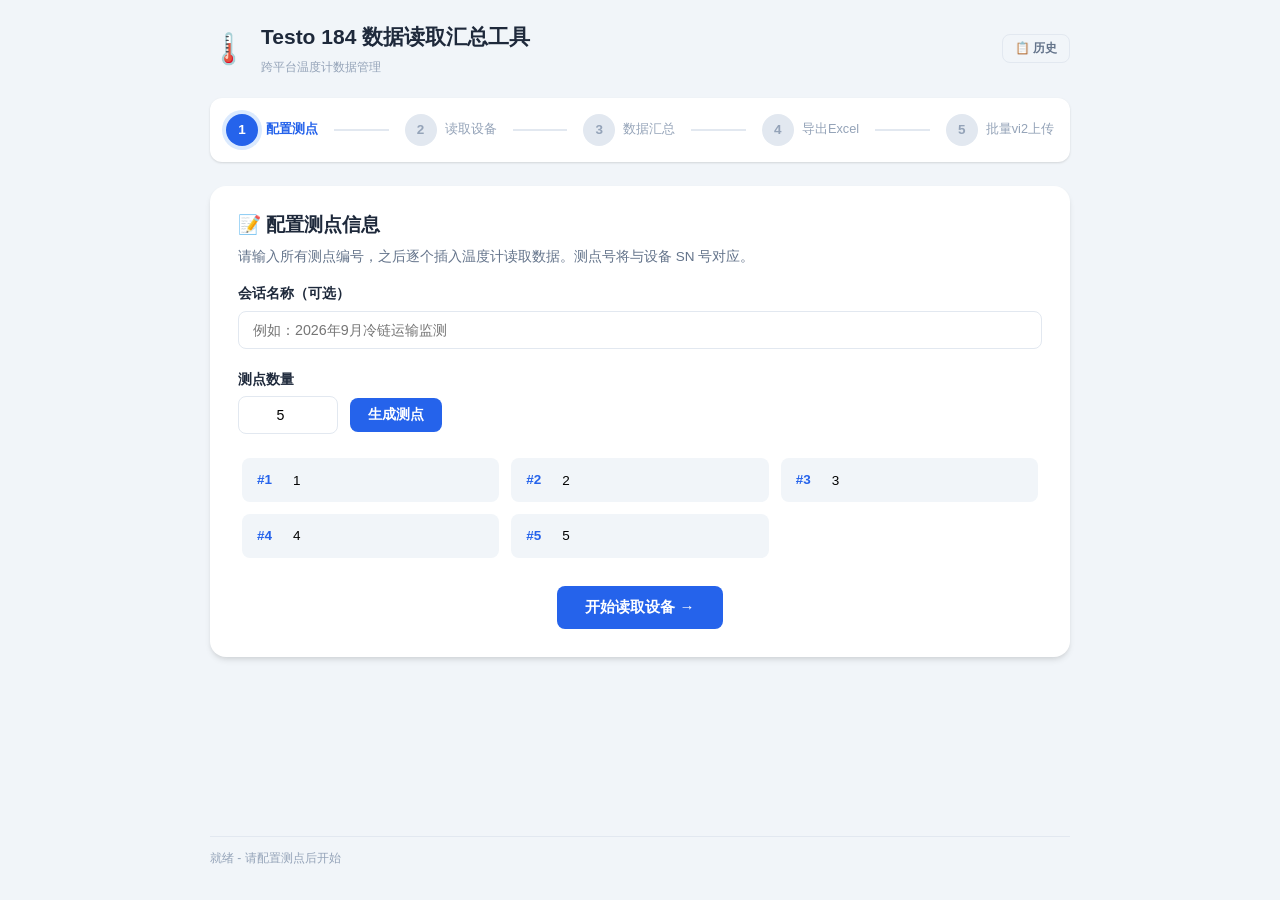
==== templates/index.html @ 63e7716b "v3.1.0: 新增批量上传vi2一键导出Excel; 仅维护Windows版" ====
<!DOCTYPE html>
<html lang="zh-CN">
<head>
    <meta charset="UTF-8">
    <meta name="viewport" content="width=device-width, initial-scale=1.0">
    <title>Testo 184 温度计数据读取汇总工具</title>
    <link rel="stylesheet" href="/static/css/style.css">
    <link rel="icon" href="data:image/svg+xml,<svg xmlns='http://www.w3.org/2000/svg' viewBox='0 0 100 100'><text y='.9em' font-size='90'>🌡️</text></svg>">
</head>
<body>
    <div class="app">
        <!-- 顶部标题栏 -->
        <header class="header">
            <div class="header-left">
                <span class="logo">🌡️</span>
                <div>
                    <h1>Testo 184 数据读取汇总工具</h1>
                    <span class="subtitle">跨平台温度计数据管理</span>
                </div>
            </div>
            <div class="header-right">
                <button class="btn btn-ghost btn-sm" id="btn-history" title="查看历史会话">📋 历史</button>
            </div>
        </header>

        <!-- 步骤进度条 -->
        <div class="steps-bar">
            <div class="step-item active" data-step="1">
                <div class="step-circle">1</div>
                <div class="step-label">配置测点</div>
            </div>
            <div class="step-line"></div>
            <div class="step-item" data-step="2">
                <div class="step-circle">2</div>
                <div class="step-label">读取设备</div>
            </div>
            <div class="step-line"></div>
            <div class="step-item" data-step="3">
                <div class="step-circle">3</div>
                <div class="step-label">数据汇总</div>
            </div>
            <div class="step-line"></div>
            <div class="step-item" data-step="4">
                <div class="step-circle">4</div>
                <div class="step-label">导出Excel</div>
            </div>
            <div class="step-line"></div>
            <div class="step-item" data-step="5">
                <div class="step-circle">5</div>
                <div class="step-label">批量vi2上传</div>
            </div>
        </div>

        <!-- 主内容区 -->
        <main class="main-content">

            <!-- Step 1: 配置测点 -->
            <section class="step-panel active" id="panel-step1">
                <div class="card">
                    <div class="card-header">
                        <h2>📝 配置测点信息</h2>
                        <p class="card-desc">请输入所有测点编号，之后逐个插入温度计读取数据。测点号将与设备 SN 号对应。</p>
                    </div>
                    <div class="card-body">
                        <div class="form-row">
                            <label>会话名称（可选）</label>
                            <input type="text" id="session-name" placeholder="例如：2026年9月冷链运输监测" class="input">
                        </div>
                        <div class="form-row">
                            <label>测点数量</label>
                            <div class="input-group">
                                <input type="number" id="point-count" min="1" max="100" value="5" class="input input-number">
                                <button class="btn btn-primary" id="btn-gen-points">生成测点</button>
                            </div>
                        </div>
                        <div class="points-grid" id="points-grid">
                            <!-- 动态生成测点输入 -->
                        </div>
                        <div class="card-actions">
                            <button class="btn btn-primary btn-lg" id="btn-start-reading">
                                开始读取设备 →
                            </button>
                        </div>
                    </div>
                </div>
            </section>

            <!-- Step 2: 读取设备 -->
            <section class="step-panel" id="panel-step2">
                <div class="card">
                    <div class="card-header">
                        <h2>🔌 读取设备</h2>
                        <p class="card-desc">按照提示依次插入温度计，每次读取一个设备。</p>
                    </div>
                    <div class="card-body">
                        <!-- 进度指示 -->
                        <div class="read-progress">
                            <div class="progress-bar">
                                <div class="progress-fill" id="read-progress-fill" style="width: 0%"></div>
                            </div>
                            <div class="progress-text" id="read-progress-text">0 / 0 已读取</div>
                        </div>

                        <!-- 当前操作区 -->
                        <div class="read-area" id="read-area">
                            <div class="current-point-info" id="current-point-info">
                                <div class="point-badge" id="current-point-badge">测点 #1</div>
                                <div class="point-status" id="current-point-status">请插入温度计，然后点击"扫描设备"</div>
                            </div>

                            <div class="read-actions">
                                <button class="btn btn-primary btn-lg" id="btn-scan">
                                    🔍 扫描设备
                                </button>
                                <button class="btn btn-success btn-lg" id="btn-confirm-read" style="display:none">
                                    ✅ 确认读取此设备
                                </button>
                            </div>

                            <!-- 设备检测结果显示 -->
                            <div class="device-result" id="device-result" style="display:none">
                                <div class="device-info-card">
                                    <div class="device-info-row">
                                        <span class="device-label">设备名称</span>
                                        <span class="device-value" id="dev-name">-</span>
                                    </div>
                                    <div class="device-info-row">
                                        <span class="device-label">SN 号</span>
                                        <input type="text" class="input" id="dev-sn" placeholder="自动识别，可手动修改" value="-">
                                    </div>
                                    <div class="device-info-row">
                                        <span class="device-label">数据量</span>
                                        <span class="device-value" id="dev-count">-</span>
                                    </div>
                                    <div class="device-info-row">
                                        <span class="device-label">文件处理明细</span>
                                        <span class="device-value" id="dev-files">-</span>
                                    </div>
                                </div>
                                <!-- 数据预览 -->
                                <div class="preview-section">
                                    <h4>📊 数据预览（前20条）</h4>
                                    <div class="preview-table-wrap">
                                        <table class="preview-table" id="preview-table">
                                            <thead><tr></tr></thead>
                                            <tbody></tbody>
                                        </table>
                                    </div>
                                </div>
                            </div>
                        </div>

                        <!-- 已读取设备列表 -->
                        <div class="read-devices-list" id="read-devices-list" style="display:none">
                            <h3>✅ 已读取的设备</h3>
                            <div id="devices-done-list"></div>
                        </div>

                        <!-- 数据文件导入（无设备时直接导入导出文件） -->
                        <div class="vi2-import" id="vi2-import-box" style="margin-top:28px;padding-top:20px;border-top:1px dashed #ddd">
                            <h3>📁 直接导入数据文件（.vi2 / .xml / .xdp / PDF 报告）</h3>
                            <p class="card-desc">设备插上读不到数据？把温度计 U 盘里的文件直接拖进来：<code style="background:#f4f6f8;padding:1px 6px;border-radius:4px">testo 184 measurement report</code>（图形报告，自动从曲线提取数据）、<code style="background:#f4f6f8;padding:1px 6px;border-radius:4px">testo 184 configuration_数据.xdp</code>（XML 数据包）、Testo 软件导出的 <code style="background:#f4f6f8;padding:1px 6px;border-radius:4px">.vi2</code> / <code style="background:#f4f6f8;padding:1px 6px;border-radius:4px">.xml</code> 都支持，自动读取全部温度数据并转为 Excel。</p>
                            <div class="vi2-hint" id="vi2-hint" style="display:none;background:#fff8e1;border:1px solid #f0c36d;color:#7a5c00;padding:10px 14px;border-radius:8px;margin-bottom:12px;font-size:13px;line-height:1.6">
                                ⚠️ 已检测到设备，但未读取到温度数据。把温度计 U 盘里的 <code>testo 184 measurement report</code>（图形报告）或 <code>configuration_数据.xdp</code> 拖到下方导入即可；<code>.vi2</code> / <code>.xml</code> 文件也可以。
                            </div>
                            <div class="read-actions" style="display:flex;align-items:center;gap:12px;flex-wrap:wrap">
                                <input type="file" id="vi2-file-input" accept=".vi2, .xdp, .xml, .pdf, .bin, .dat" multiple class="input" style="flex:1;min-width:200px">
                                <button class="btn btn-success btn-lg" id="btn-import-vi2">
                                    📥 导入并读取数据
                                </button>
                            </div>
                            <div class="vi2-msg" id="vi2-msg" style="margin-top:10px;font-size:13px;color:#666"></div>
                        </div>

                        <!-- Testo / ComSoft 软件联动：监控导出目录，自动导入 -->
                        <div class="comsoft-link" id="comsoft-box" style="margin-top:24px;padding-top:20px;border-top:1px dashed #ddd">
                            <h3>🔄 官方 ComSoft 联动（读取温度计内全部数据）</h3>
                            <p class="card-desc">
                                温度计内部存有<b>全部测量数据</b>，但插 USB 只生成精简 PDF 报告（曲线最多 324 点）；
                                全量数据需官方软件 ComSoft <b>Professional 专业版</b>读取（Basic 基础版不支持 184）。
                                流程：点「一键调用官方软件」→ 在 ComSoft 里<b>连接并读取温度计</b> →
                                把数据<b>保存/导出</b>到下方文件夹（.vi2 或 CSV 均可）→ 本工具<b>自动抓取、解析并汇总</b>，多台设备依次保存即可。
                            </p>
                            <div class="read-actions" style="display:flex;align-items:center;gap:12px;flex-wrap:wrap">
                                <input type="text" id="watch-dir" class="input" placeholder="ComSoft 保存数据文件的文件夹（已为你预填推荐目录）" style="flex:1;min-width:220px">
                                <button class="btn btn-primary" id="btn-watch">🔄 开始监控</button>
                                <button class="btn" id="btn-open-folder">📂 打开文件夹</button>
                                <button class="btn" id="btn-detect-comsoft">🔍 一键调用官方软件</button>
                            </div>
                            <div id="comsoft-list" style="margin-top:10px;font-size:13px"></div>
                            <div id="watch-status" style="margin-top:10px;font-size:13px;color:#666">未启动监控</div>
                            <div id="watch-diag" style="margin-top:8px;font-size:12px;color:#b26a00;line-height:1.7"></div>
                            <details style="margin-top:12px;font-size:13px;color:#666">
                                <summary style="cursor:pointer">操作指引（ComSoft Professional 读取 184 全量数据）</summary>
                                <div style="margin-top:8px;line-height:1.8;padding:10px;background:#f7f9fb;border-radius:8px">
                                    1. 点「📂 打开文件夹」——这是给 ComSoft 用的交接文件夹（路径已预填到输入框）；<br>
                                    2. 点「🔍 一键调用官方软件」启动 ComSoft Professional（也可手动打开）；<br>
                                    3. 插上温度计，在 ComSoft 里<b>读取记录仪数据</b>（184 会自动连接）；<br>
                                    4. 在 ComSoft 里把测量数据<b>保存为 .vi2 档案</b>（文件→另存为）或<b>导出 CSV</b>，保存位置选上面打开的文件夹；<br>
                                    5. 本工具检测到新文件后<b>自动导入</b>并显示条数，多台设备依次保存即可；<br>
                                    6. 全部导完后点「下一步：数据汇总」导出 Excel。
                                </div>
                            </details>
                        </div>
                    </div>
                </div>
            </section>

            <!-- ===== v3.0.0 多温度计批量插拔读取 ===== -->
            <section class="step-panel" id="panel-batch">
                <div class="card" style="border:2px solid #e2a93b">
                    <div class="card-header">
                        <h2>🧊 多温度计批量读取（逐台插拔）</h2>
                        <p class="card-desc">
                            每插一台温度计 → 检测 → 保存 → 拔下换下一台，全部读完一键导出汇总 Excel。
                            读数优先来自本地 <b>Comfort Software (cc4.exe)</b> 与设备自带 PDF 报告（含每分钟温度）。
                        </p>
                    </div>
                    <div class="card-body">
                        <div class="batch-actions" style="display:flex;align-items:center;gap:12px;flex-wrap:wrap">
                            <button class="btn" id="btn-batch-detect-cc4">🖥 检测 CC4 / Comfort Software</button>
                            <button class="btn" id="btn-batch-launch-cc4">▶ 启动 cc4.exe</button>
                            <button class="btn btn-success btn-lg" id="btn-batch-start">🚀 开始批量读取</button>
                        </div>
                        <div id="batch-cc4-info" class="muted" style="margin-top:10px;font-size:13px;color:#666"></div>

                        <div id="batch-wizard" style="margin-top:16px;display:none">
                            <div style="padding:12px 14px;background:#fff8e6;border:1px dashed #d9a34b;border-radius:8px;line-height:1.7" id="batch-step-hint">
                                ① 点击「🚀 开始批量读取」后，<b>插入第 1 台温度计</b>
                            </div>
                            <div style="margin-top:12px;display:flex;gap:12px;flex-wrap:wrap;align-items:center">
                                <button class="btn btn-primary" id="btn-batch-detect">🔍 检测当前设备</button>
                                <button class="btn btn-success" id="btn-batch-save" style="display:none">💾 保存这台设备</button>
                            </div>
                            <div id="batch-current" style="margin-top:12px"></div>
                            <div id="batch-done-actions" style="margin-top:14px;display:flex;gap:12px;flex-wrap:wrap">
                                <button class="btn" id="btn-batch-next" style="display:none">✔ 已保存，准备下一台</button>
                                <button class="btn btn-primary btn-lg" id="btn-batch-export" style="display:none">📤 全部完成，导出汇总 Excel</button>
                                <button class="btn" id="btn-batch-clear" style="display:none">↺ 重新开始</button>
                            </div>
                        </div>

                        <div id="batch-list" style="margin-top:14px"></div>
                    </div>
                </div>
            </section>
            <div style="height:8px"></div>

            <!-- ===== v3.1.0 批量上传 vi2 直接导出 ===== -->
            <section class="step-panel" id="panel-step5">
                <div class="card">
                    <div class="card-header">
                        <h2>📁 批量上传 .vi2 文件，一键导出 Excel</h2>
                        <p class="card-desc">从 Testo Comfort Software 里导出的 .vi2 全量文件，可一次选多个，上传后直接导出到 Excel。无需逐台插拔。</p>
                    </div>
                    <div class="card-body">
                        <div class="vi2-dropzone" id="vi2-dropzone" style="border:2px dashed #aab8c8;border-radius:12px;padding:36px 20px;text-align:center;background:#f7fafc;cursor:pointer;transition:.2s">
                            <div style="font-size:40px">📂</div>
                            <div style="font-size:16px;color:#445;margin-top:8px">点击选择 或 拖拽多个 .vi2 文件到此处</div>
                            <div style="font-size:13px;color:#889;margin-top:6px">支持一次选择多个文件，自动解析全量数据</div>
                            <input type="file" id="vi2-file-input" multiple accept=".vi2" style="display:none">
                        </div>
                        <div id="vi2-progress" style="margin-top:14px;display:none">
                            <div class="muted" id="vi2-progress-text">正在上传解析…</div>
                            <div style="background:#e5e9f0;border-radius:6px;height:10px;margin-top:8px;overflow:hidden">
                                <div id="vi2-progress-bar" style="width:0%;height:100%;background:#27ae60;border-radius:6px;transition:width .3s"></div>
                            </div>
                        </div>
                        <div id="vi2-result" style="margin-top:16px;display:none">
                            <div style="display:flex;align-items:center;justify-content:space-between;flex-wrap:wrap;gap:10px">
                                <h3 style="margin:0;font-size:16px">📋 已读取的设备（<span id="vi2-count">0</span> 台）</h3>
                                <div>
                                    <button class="btn btn-primary btn-lg" id="btn-vi2-export">📤 导出汇总 Excel</button>
                                    <button class="btn" id="btn-vi2-clear">↺ 清空重传</button>
                                </div>
                            </div>
                            <div id="vi2-list" style="margin-top:12px"></div>
                            <div class="muted" style="margin-top:10px;font-size:13px" id="vi2-export-note"></div>
                        </div>
                    </div>
                </div>
            </section>
            <div style="height:8px"></div>

            <!-- Step 3: 数据汇总 -->
            <section class="step-panel" id="panel-step3">
                <div class="card">
                    <div class="card-header">
                        <h2>📋 数据汇总</h2>
                        <p class="card-desc">所有设备数据已读取完成，请确认信息后导出。</p>
                    </div>
                    <div class="card-body">
                        <div class="summary-grid" id="summary-grid">
                            <!-- 动态生成 -->
                        </div>
                        <div class="summary-stats" id="summary-stats">
                            <!-- 统计信息 -->
                        </div>
                        <!-- 每测点数据明细 -->
                        <div class="summary-detail" id="summary-detail" style="display:none">
                            <div class="summary-detail-head">
                                <h3 id="summary-detail-title">数据明细</h3>
                                <button class="btn btn-ghost btn-sm" id="btn-close-detail">&times; 收起</button>
                            </div>
                            <div class="table-wrap">
                                <table class="preview-table" id="summary-detail-table">
                                    <thead><tr></tr></thead>
                                    <tbody></tbody>
                                </table>
                            </div>
                        </div>
                        <div class="card-actions" style="margin-top:24px">
                            <button class="btn btn-primary btn-lg" id="btn-to-export">
                                下一步：导出 Excel →
                            </button>
                        </div>
                    </div>
                </div>
            </section>

            <!-- Step 4: 导出 -->
            <section class="step-panel" id="panel-step4">
                <div class="card">
                    <div class="card-header">
                        <h2>📊 导出 Excel</h2>
                        <p class="card-desc">将汇总数据导出为 Excel 文件。</p>
                    </div>
                    <div class="card-body">
                        <div class="export-info" id="export-info">
                            <div class="export-stat-row">
                                <div class="export-stat">
                                    <div class="export-stat-value" id="export-total-points">0</div>
                                    <div class="export-stat-label">设备数量</div>
                                </div>
                                <div class="export-stat">
                                    <div class="export-stat-value" id="export-total-records">0</div>
                                    <div class="export-stat-label">数据总条数</div>
                                </div>
                                <div class="export-stat">
                                    <div class="export-stat-value" id="export-sheets">3</div>
                                    <div class="export-stat-label">工作表数</div>
                                </div>
                            </div>
                        </div>
                        <div class="export-hint" id="export-hint" style="text-align:center;color:#666;margin:12px 0 4px"></div>
                        <div class="card-actions">
                            <button class="btn btn-primary btn-lg" id="btn-export">
                                📥 导出 Excel 文件
                            </button>
                            <button class="btn btn-ghost btn-lg" id="btn-new-session">
                                🔄 新建会话
                            </button>
                        </div>
                        <div class="export-success" id="export-success" style="display:none">
                            <div class="success-icon">✅</div>
                            <p>文件已下载！</p>
                        </div>
                    </div>
                </div>
            </section>

        </main>

        <!-- 状态栏 -->
        <footer class="footer">
            <span class="status-text" id="status-text">就绪</span>
            <span class="session-info" id="session-info"></span>
        </footer>

        <!-- Toast 通知 -->
        <div class="toast-container" id="toast-container"></div>

        <!-- 历史会话弹窗 -->
        <div class="modal-overlay" id="modal-history" style="display:none">
            <div class="modal">
                <div class="modal-header">
                    <h3>📋 历史会话</h3>
                    <button class="modal-close" id="btn-close-history">&times;</button>
                </div>
                <div class="modal-body" id="history-list">
                    <!-- 动态生成 -->
                </div>
            </div>
        </div>
    </div>

    <script src="/static/js/app.js"></script>
</body>
</html>
---- static/css/style.css ----
/* ─── 基础变量 ───────────────────────────────────────────────────────────── */
:root {
    --primary: #2563eb;
    --primary-hover: #1d4ed8;
    --primary-light: #dbeafe;
    --primary-bg: #eff6ff;
    --success: #059669;
    --success-light: #d1fae5;
    --success-bg: #ecfdf5;
    --danger: #dc2626;
    --danger-light: #fee2e2;
    --warning: #d97706;
    --warning-light: #fef3c7;
    --bg: #f1f5f9;
    --card: #ffffff;
    --border: #e2e8f0;
    --text: #1e293b;
    --text-secondary: #64748b;
    --text-muted: #94a3b8;
    --radius: 12px;
    --radius-sm: 8px;
    --radius-lg: 16px;
    --shadow: 0 1px 3px rgba(0,0,0,0.08), 0 1px 2px rgba(0,0,0,0.06);
    --shadow-md: 0 4px 6px -1px rgba(0,0,0,0.1), 0 2px 4px -1px rgba(0,0,0,0.06);
    --shadow-lg: 0 10px 15px -3px rgba(0,0,0,0.1), 0 4px 6px -2px rgba(0,0,0,0.05);
}

/* ─── 重置 ──────────────────────────────────────────────────────────────── */
* { box-sizing: border-box; margin: 0; padding: 0; }
html { font-size: 15px; }
body {
    font-family: -apple-system, BlinkMacSystemFont, "Segoe UI", "PingFang SC",
                 "Microsoft YaHei", "Helvetica Neue", Arial, sans-serif;
    background: var(--bg);
    color: var(--text);
    line-height: 1.6;
    min-height: 100vh;
    display: flex;
    flex-direction: column;
}

/* ─── App 容器 ───────────────────────────────────────────────────────────── */
.app {
    max-width: 900px;
    margin: 0 auto;
    padding: 20px;
    width: 100%;
    flex: 1;
    display: flex;
    flex-direction: column;
}

/* ─── Header ─────────────────────────────────────────────────────────────── */
.header {
    display: flex;
    align-items: center;
    justify-content: space-between;
    margin-bottom: 20px;
}
.header-left { display: flex; align-items: center; gap: 14px; }
.logo { font-size: 2rem; }
.header h1 { font-size: 1.4rem; font-weight: 700; }
.subtitle { font-size: 0.8rem; color: var(--text-muted); }

/* ─── Steps Bar ──────────────────────────────────────────────────────────── */
.steps-bar {
    display: flex;
    align-items: center;
    justify-content: center;
    gap: 0;
    margin-bottom: 24px;
    padding: 16px 0;
    background: var(--card);
    border-radius: var(--radius);
    box-shadow: var(--shadow);
}
.step-item { display: flex; align-items: center; gap: 8px; padding: 0 16px; }
.step-circle {
    width: 32px; height: 32px;
    border-radius: 50%;
    background: var(--border);
    color: var(--text-muted);
    display: flex; align-items: center; justify-content: center;
    font-weight: 600; font-size: 0.9rem;
    transition: all 0.3s;
}
.step-label { font-size: 0.85rem; color: var(--text-muted); font-weight: 500; }
.step-line { flex: 1; height: 2px; background: var(--border); min-width: 40px; }

.step-item.active .step-circle {
    background: var(--primary);
    color: white;
    box-shadow: 0 0 0 4px var(--primary-light);
}
.step-item.active .step-label { color: var(--primary); font-weight: 600; }
.step-item.done .step-circle {
    background: var(--success);
    color: white;
}
.step-item.done .step-label { color: var(--success); }
.step-item.done + .step-line,
.step-item.done ~ .step-line:first-child { background: var(--success); }

/* ─── Step Panels ────────────────────────────────────────────────────────── */
.step-panel { display: none; animation: fadeIn 0.3s ease; }
.step-panel.active { display: block; }
@keyframes fadeIn { from { opacity: 0; transform: translateY(8px); } to { opacity: 1; transform: translateY(0); } }

/* ─── Card ───────────────────────────────────────────────────────────────── */
.card {
    background: var(--card);
    border-radius: var(--radius-lg);
    box-shadow: var(--shadow-md);
    overflow: hidden;
}
.card-header { padding: 24px 28px 16px; }
.card-header h2 { font-size: 1.25rem; margin-bottom: 6px; }
.card-desc { color: var(--text-secondary); font-size: 0.9rem; }
.card-body { padding: 0 28px 28px; }
.card-actions { margin-top: 24px; display: flex; gap: 12px; justify-content: center; }

/* ─── Form ───────────────────────────────────────────────────────────────── */
.form-row { margin-bottom: 20px; }
.form-row label { display: block; font-weight: 600; margin-bottom: 6px; font-size: 0.9rem; }
.input {
    width: 100%;
    padding: 10px 14px;
    border: 1.5px solid var(--border);
    border-radius: var(--radius-sm);
    font-size: 0.95rem;
    transition: border-color 0.2s;
    outline: none;
    font-family: inherit;
}
.input:focus { border-color: var(--primary); box-shadow: 0 0 0 3px var(--primary-light); }
.input-number { width: 100px; text-align: center; }
.input-group { display: flex; align-items: center; gap: 12px; }
.input-sm { padding: 6px 10px; font-size: 0.85rem; }
.input-readonly { background: var(--bg); color: var(--text-secondary); }

/* ─── Points Grid ────────────────────────────────────────────────────────── */
.points-grid {
    display: grid;
    grid-template-columns: repeat(auto-fill, minmax(200px, 1fr));
    gap: 12px;
    margin-top: 8px;
    max-height: 300px;
    overflow-y: auto;
    padding: 4px;
}
.point-item {
    display: flex;
    align-items: center;
    gap: 8px;
    padding: 10px 14px;
    background: var(--bg);
    border-radius: var(--radius-sm);
    border: 1.5px solid transparent;
    transition: border-color 0.2s;
}
.point-item:focus-within { border-color: var(--primary); }
.point-item .point-num {
    font-weight: 700;
    color: var(--primary);
    min-width: 28px;
    font-size: 0.9rem;
}
.point-item input {
    border: none;
    background: transparent;
    outline: none;
    font-size: 0.9rem;
    flex: 1;
    font-family: inherit;
}

/* ─── Buttons ────────────────────────────────────────────────────────────── */
.btn {
    display: inline-flex;
    align-items: center;
    justify-content: center;
    gap: 6px;
    padding: 8px 18px;
    border: none;
    border-radius: var(--radius-sm);
    font-size: 0.9rem;
    font-weight: 600;
    cursor: pointer;
    transition: all 0.2s;
    font-family: inherit;
    white-space: nowrap;
}
.btn:hover { transform: translateY(-1px); }
.btn:active { transform: translateY(0); }
.btn:disabled { opacity: 0.5; cursor: not-allowed; transform: none; }

.btn-primary { background: var(--primary); color: white; }
.btn-primary:hover:not(:disabled) { background: var(--primary-hover); box-shadow: var(--shadow-md); }
.btn-success { background: var(--success); color: white; }
.btn-success:hover:not(:disabled) { background: #047857; box-shadow: var(--shadow-md); }
.btn-danger { background: var(--danger); color: white; }
.btn-danger:hover:not(:disabled) { background: #b91c1c; }
.btn-ghost { background: transparent; color: var(--text-secondary); border: 1.5px solid var(--border); }
.btn-ghost:hover:not(:disabled) { background: var(--bg); border-color: var(--text-muted); }
.btn-sm { padding: 5px 12px; font-size: 0.8rem; }
.btn-lg { padding: 12px 28px; font-size: 1rem; }

/* ─── Read Progress ──────────────────────────────────────────────────────── */
.read-progress { margin-bottom: 20px; }
.progress-bar {
    height: 8px;
    background: var(--border);
    border-radius: 4px;
    overflow: hidden;
}
.progress-fill {
    height: 100%;
    background: linear-gradient(90deg, var(--primary), var(--success));
    border-radius: 4px;
    transition: width 0.5s ease;
}
.progress-text { font-size: 0.85rem; color: var(--text-secondary); margin-top: 6px; text-align: center; }

/* ─── Read Area ──────────────────────────────────────────────────────────── */
.read-area {
    text-align: center;
    padding: 20px 0;
}
.current-point-info { margin-bottom: 24px; }
.point-badge {
    display: inline-block;
    padding: 6px 18px;
    background: var(--primary-light);
    color: var(--primary);
    border-radius: 20px;
    font-weight: 700;
    font-size: 1.1rem;
    margin-bottom: 10px;
}
.point-status { color: var(--text-secondary); font-size: 0.95rem; }
.read-actions { display: flex; gap: 12px; justify-content: center; margin-top: 16px; }

/* ─── Device Result ──────────────────────────────────────────────────────── */
.device-result {
    margin-top: 24px;
    text-align: left;
    animation: fadeIn 0.3s ease;
}
.device-info-card {
    background: var(--success-bg);
    border: 1.5px solid var(--success-light);
    border-radius: var(--radius);
    padding: 16px 20px;
    display: grid;
    grid-template-columns: 1fr 1fr;
    gap: 10px 24px;
}
.device-info-row { display: flex; gap: 8px; }
.device-label { font-weight: 600; color: var(--text-secondary); min-width: 70px; }
.device-value { color: var(--text); }

.preview-section { margin-top: 20px; }
.preview-section h4 { margin-bottom: 10px; font-size: 0.95rem; }
.preview-table-wrap { overflow-x: auto; border-radius: var(--radius-sm); border: 1px solid var(--border); }
.preview-table {
    width: 100%;
    border-collapse: collapse;
    font-size: 0.8rem;
}
.preview-table th {
    background: var(--bg);
    padding: 8px 12px;
    text-align: left;
    font-weight: 600;
    border-bottom: 1px solid var(--border);
    white-space: nowrap;
}
.preview-table td {
    padding: 6px 12px;
    border-bottom: 1px solid var(--border);
    white-space: nowrap;
}
.preview-table tbody tr:hover { background: var(--primary-bg); }

/* ─── Done Devices List ──────────────────────────────────────────────────── */
.read-devices-list { margin-top: 24px; }
.read-devices-list h3 { margin-bottom: 12px; font-size: 1rem; }
.done-device-item {
    display: flex;
    align-items: center;
    justify-content: space-between;
    padding: 12px 16px;
    background: var(--success-bg);
    border-radius: var(--radius-sm);
    margin-bottom: 8px;
    border-left: 4px solid var(--success);
}
.done-device-info { display: flex; gap: 16px; align-items: center; }
.done-device-info .done-badge {
    background: var(--success);
    color: white;
    padding: 2px 10px;
    border-radius: 12px;
    font-size: 0.8rem;
    font-weight: 600;
}

/* ─── Summary ────────────────────────────────────────────────────────────── */
.summary-grid {
    display: grid;
    grid-template-columns: repeat(auto-fill, minmax(220px, 1fr));
    gap: 12px;
    margin-bottom: 20px;
}
.summary-item {
    padding: 16px;
    background: var(--bg);
    border-radius: var(--radius);
    border-left: 4px solid var(--success);
}
.summary-item .s-point { font-weight: 700; color: var(--primary); }
.summary-item .s-sn { font-size: 0.85rem; color: var(--text-secondary); margin-top: 4px; }
.summary-item .s-count { font-size: 0.8rem; color: var(--text-muted); margin-top: 2px; }
.summary-item .btn-sm { margin-top: 10px; }

.summary-detail { margin-top: 20px; }
.summary-detail-head { display: flex; align-items: center; justify-content: space-between; margin-bottom: 10px; }
.summary-detail-head h3 { font-size: 1rem; }
.table-wrap { overflow-x: auto; border-radius: var(--radius-sm); border: 1px solid var(--border); max-height: 420px; overflow-y: auto; }

.summary-stats {
    display: flex;
    gap: 20px;
    justify-content: center;
    padding: 16px;
    background: var(--primary-bg);
    border-radius: var(--radius);
}
.summary-stat-item { text-align: center; }
.summary-stat-value { font-size: 1.5rem; font-weight: 700; color: var(--primary); }
.summary-stat-label { font-size: 0.8rem; color: var(--text-secondary); }

/* ─── Export ─────────────────────────────────────────────────────────────── */
.export-stat-row { display: flex; gap: 30px; justify-content: center; margin: 20px 0; }
.export-stat { text-align: center; }
.export-stat-value { font-size: 2rem; font-weight: 700; color: var(--primary); }
.export-stat-label { font-size: 0.85rem; color: var(--text-secondary); }
.export-success {
    text-align: center;
    padding: 20px;
    margin-top: 16px;
    background: var(--success-bg);
    border-radius: var(--radius);
}
.success-icon { font-size: 2.5rem; margin-bottom: 8px; }

/* ─── Footer ─────────────────────────────────────────────────────────────── */
.footer {
    display: flex;
    justify-content: space-between;
    align-items: center;
    padding: 12px 0;
    margin-top: auto;
    border-top: 1px solid var(--border);
    font-size: 0.8rem;
    color: var(--text-muted);
}

/* ─── Toast ──────────────────────────────────────────────────────────────── */
.toast-container {
    position: fixed;
    top: 20px;
    right: 20px;
    z-index: 1000;
    display: flex;
    flex-direction: column;
    gap: 8px;
}
.toast {
    padding: 12px 20px;
    border-radius: var(--radius-sm);
    font-size: 0.9rem;
    font-weight: 500;
    box-shadow: var(--shadow-lg);
    animation: slideIn 0.3s ease;
    max-width: 360px;
}
.toast-success { background: var(--success); color: white; }
.toast-error { background: var(--danger); color: white; }
.toast-info { background: var(--primary); color: white; }
.toast-warning { background: var(--warning); color: white; }
@keyframes slideIn { from { transform: translateX(100%); opacity: 0; } to { transform: translateX(0); opacity: 1; } }

/* ─── Modal ──────────────────────────────────────────────────────────────── */
.modal-overlay {
    position: fixed;
    inset: 0;
    background: rgba(0,0,0,0.5);
    display: flex;
    align-items: center;
    justify-content: center;
    z-index: 999;
    animation: fadeIn 0.2s ease;
}
.modal {
    background: var(--card);
    border-radius: var(--radius-lg);
    width: 90%;
    max-width: 600px;
    max-height: 80vh;
    overflow-y: auto;
    box-shadow: var(--shadow-lg);
}
.modal-header {
    display: flex;
    justify-content: space-between;
    align-items: center;
    padding: 20px 24px;
    border-bottom: 1px solid var(--border);
}
.modal-header h3 { font-size: 1.1rem; }
.modal-close {
    background: none;
    border: none;
    font-size: 1.5rem;
    cursor: pointer;
    color: var(--text-muted);
    padding: 4px 8px;
}
.modal-body { padding: 20px 24px; }
.history-item {
    display: flex;
    justify-content: space-between;
    align-items: center;
    padding: 14px;
    border: 1px solid var(--border);
    border-radius: var(--radius-sm);
    margin-bottom: 8px;
    transition: background 0.2s;
}
.history-item:hover { background: var(--bg); }
.history-item-info h4 { font-size: 0.95rem; margin-bottom: 2px; }
.history-item-info p { font-size: 0.8rem; color: var(--text-muted); }
.history-item-actions { display: flex; gap: 8px; }

/* ─── Loading ────────────────────────────────────────────────────────────── */
.loading-spinner {
    display: inline-block;
    width: 18px; height: 18px;
    border: 2.5px solid var(--border);
    border-top-color: var(--primary);
    border-radius: 50%;
    animation: spin 0.8s linear infinite;
}
@keyframes spin { to { transform: rotate(360deg); } }

/* ─── Responsive ─────────────────────────────────────────────────────────── */
@media (max-width: 640px) {
    .app { padding: 12px; }
    .steps-bar { flex-wrap: wrap; gap: 4px; padding: 12px; }
    .step-label { display: none; }
    .step-line { min-width: 20px; }
    .card-header, .card-body { padding-left: 16px; padding-right: 16px; }
    .points-grid { grid-template-columns: 1fr; }
    .device-info-card { grid-template-columns: 1fr; }
    .export-stat-row { flex-wrap: wrap; }
}

.summary-item {
    display: flex;
    align-items: center;
    gap: 10px;
    padding: 12px 14px;
    border: 1px solid #e3e6ea;
    border-radius: 8px;
    margin-bottom: 10px;
    background: #fff;
    flex-wrap: wrap;
}
.summary-check {
    display: flex;
    align-items: center;
    margin-right: 2px;
}
.summary-check input {
    width: 18px;
    height: 18px;
    cursor: pointer;
    accent-color: #2F75B5;
}
.summary-check input:disabled {
    cursor: not-allowed;
    opacity: .4;
}
.export-hint {
    text-align: center;
    color: #555;
    margin: 12px 0 4px;
    font-size: 14px;
}

/* v1.5: 设备 0 数据时高亮 .vi2 导入区块 */
.vi2-import.highlight {
    border: 2px solid var(--accent, #2f6fed);
    border-radius: 12px;
    padding: 18px 16px;
    background: rgba(47,111,237,0.05);
    animation: vi2Pulse 1.6s ease-in-out infinite;
}
@keyframes vi2Pulse {
    0%,100% { box-shadow: 0 0 0 0 rgba(47,111,237,0.25); }
    50% { box-shadow: 0 0 0 8px rgba(47,111,237,0); }
}
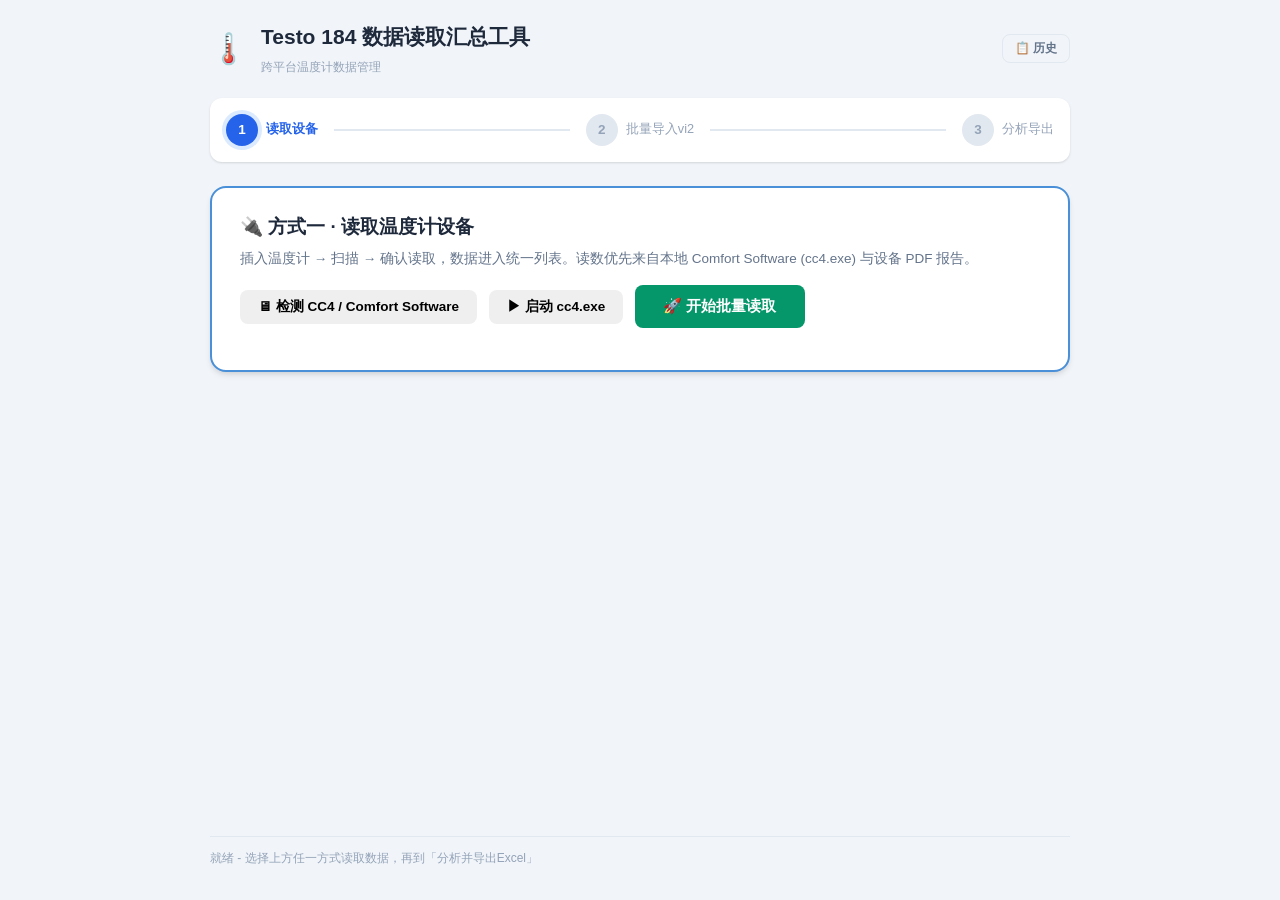
==== commit dbc10bf1: "v3.2.0: 前端重构为2种读取方式+统一导出——方式1读取设备/方式2批量vi2导入，统一数据池一键分析导出Excel" ====
--- a/templates/index.html
+++ b/templates/index.html
@@ -23,198 +23,33 @@
             </div>
         </header>
 
-        <!-- 步骤进度条 -->
-        <div class="steps-bar">
-            <div class="step-item active" data-step="1">
+        <!-- 步骤进度条：两种读取方式 + 统一分析导出 -->
+        <div class="steps-bar" id="steps-bar">
+            <div class="step-item active" data-mode="read">
                 <div class="step-circle">1</div>
-                <div class="step-label">配置测点</div>
-            </div>
-            <div class="step-line"></div>
-            <div class="step-item" data-step="2">
-                <div class="step-circle">2</div>
                 <div class="step-label">读取设备</div>
             </div>
             <div class="step-line"></div>
-            <div class="step-item" data-step="3">
-                <div class="step-circle">3</div>
-                <div class="step-label">数据汇总</div>
+            <div class="step-item" data-mode="vi2">
+                <div class="step-circle">2</div>
+                <div class="step-label">批量导入vi2</div>
             </div>
             <div class="step-line"></div>
-            <div class="step-item" data-step="4">
-                <div class="step-circle">4</div>
-                <div class="step-label">导出Excel</div>
-            </div>
-            <div class="step-line"></div>
-            <div class="step-item" data-step="5">
-                <div class="step-circle">5</div>
-                <div class="step-label">批量vi2上传</div>
+            <div class="step-item" data-mode="export">
+                <div class="step-circle">3</div>
+                <div class="step-label">分析导出</div>
             </div>
         </div>
 
         <!-- 主内容区 -->
         <main class="main-content">
 
-            <!-- Step 1: 配置测点 -->
-            <section class="step-panel active" id="panel-step1">
-                <div class="card">
+            <!-- ===== 方式一：读取温度计设备 ===== -->
+            <section class="step-panel active" id="panel-read">
+                <div class="card" style="border:2px solid #4a90d9">
                     <div class="card-header">
-                        <h2>📝 配置测点信息</h2>
-                        <p class="card-desc">请输入所有测点编号，之后逐个插入温度计读取数据。测点号将与设备 SN 号对应。</p>
-                    </div>
-                    <div class="card-body">
-                        <div class="form-row">
-                            <label>会话名称（可选）</label>
-                            <input type="text" id="session-name" placeholder="例如：2026年9月冷链运输监测" class="input">
-                        </div>
-                        <div class="form-row">
-                            <label>测点数量</label>
-                            <div class="input-group">
-                                <input type="number" id="point-count" min="1" max="100" value="5" class="input input-number">
-                                <button class="btn btn-primary" id="btn-gen-points">生成测点</button>
-                            </div>
-                        </div>
-                        <div class="points-grid" id="points-grid">
-                            <!-- 动态生成测点输入 -->
-                        </div>
-                        <div class="card-actions">
-                            <button class="btn btn-primary btn-lg" id="btn-start-reading">
-                                开始读取设备 →
-                            </button>
-                        </div>
-                    </div>
-                </div>
-            </section>
-
-            <!-- Step 2: 读取设备 -->
-            <section class="step-panel" id="panel-step2">
-                <div class="card">
-                    <div class="card-header">
-                        <h2>🔌 读取设备</h2>
-                        <p class="card-desc">按照提示依次插入温度计，每次读取一个设备。</p>
-                    </div>
-                    <div class="card-body">
-                        <!-- 进度指示 -->
-                        <div class="read-progress">
-                            <div class="progress-bar">
-                                <div class="progress-fill" id="read-progress-fill" style="width: 0%"></div>
-                            </div>
-                            <div class="progress-text" id="read-progress-text">0 / 0 已读取</div>
-                        </div>
-
-                        <!-- 当前操作区 -->
-                        <div class="read-area" id="read-area">
-                            <div class="current-point-info" id="current-point-info">
-                                <div class="point-badge" id="current-point-badge">测点 #1</div>
-                                <div class="point-status" id="current-point-status">请插入温度计，然后点击"扫描设备"</div>
-                            </div>
-
-                            <div class="read-actions">
-                                <button class="btn btn-primary btn-lg" id="btn-scan">
-                                    🔍 扫描设备
-                                </button>
-                                <button class="btn btn-success btn-lg" id="btn-confirm-read" style="display:none">
-                                    ✅ 确认读取此设备
-                                </button>
-                            </div>
-
-                            <!-- 设备检测结果显示 -->
-                            <div class="device-result" id="device-result" style="display:none">
-                                <div class="device-info-card">
-                                    <div class="device-info-row">
-                                        <span class="device-label">设备名称</span>
-                                        <span class="device-value" id="dev-name">-</span>
-                                    </div>
-                                    <div class="device-info-row">
-                                        <span class="device-label">SN 号</span>
-                                        <input type="text" class="input" id="dev-sn" placeholder="自动识别，可手动修改" value="-">
-                                    </div>
-                                    <div class="device-info-row">
-                                        <span class="device-label">数据量</span>
-                                        <span class="device-value" id="dev-count">-</span>
-                                    </div>
-                                    <div class="device-info-row">
-                                        <span class="device-label">文件处理明细</span>
-                                        <span class="device-value" id="dev-files">-</span>
-                                    </div>
-                                </div>
-                                <!-- 数据预览 -->
-                                <div class="preview-section">
-                                    <h4>📊 数据预览（前20条）</h4>
-                                    <div class="preview-table-wrap">
-                                        <table class="preview-table" id="preview-table">
-                                            <thead><tr></tr></thead>
-                                            <tbody></tbody>
-                                        </table>
-                                    </div>
-                                </div>
-                            </div>
-                        </div>
-
-                        <!-- 已读取设备列表 -->
-                        <div class="read-devices-list" id="read-devices-list" style="display:none">
-                            <h3>✅ 已读取的设备</h3>
-                            <div id="devices-done-list"></div>
-                        </div>
-
-                        <!-- 数据文件导入（无设备时直接导入导出文件） -->
-                        <div class="vi2-import" id="vi2-import-box" style="margin-top:28px;padding-top:20px;border-top:1px dashed #ddd">
-                            <h3>📁 直接导入数据文件（.vi2 / .xml / .xdp / PDF 报告）</h3>
-                            <p class="card-desc">设备插上读不到数据？把温度计 U 盘里的文件直接拖进来：<code style="background:#f4f6f8;padding:1px 6px;border-radius:4px">testo 184 measurement report</code>（图形报告，自动从曲线提取数据）、<code style="background:#f4f6f8;padding:1px 6px;border-radius:4px">testo 184 configuration_数据.xdp</code>（XML 数据包）、Testo 软件导出的 <code style="background:#f4f6f8;padding:1px 6px;border-radius:4px">.vi2</code> / <code style="background:#f4f6f8;padding:1px 6px;border-radius:4px">.xml</code> 都支持，自动读取全部温度数据并转为 Excel。</p>
-                            <div class="vi2-hint" id="vi2-hint" style="display:none;background:#fff8e1;border:1px solid #f0c36d;color:#7a5c00;padding:10px 14px;border-radius:8px;margin-bottom:12px;font-size:13px;line-height:1.6">
-                                ⚠️ 已检测到设备，但未读取到温度数据。把温度计 U 盘里的 <code>testo 184 measurement report</code>（图形报告）或 <code>configuration_数据.xdp</code> 拖到下方导入即可；<code>.vi2</code> / <code>.xml</code> 文件也可以。
-                            </div>
-                            <div class="read-actions" style="display:flex;align-items:center;gap:12px;flex-wrap:wrap">
-                                <input type="file" id="vi2-file-input" accept=".vi2, .xdp, .xml, .pdf, .bin, .dat" multiple class="input" style="flex:1;min-width:200px">
-                                <button class="btn btn-success btn-lg" id="btn-import-vi2">
-                                    📥 导入并读取数据
-                                </button>
-                            </div>
-                            <div class="vi2-msg" id="vi2-msg" style="margin-top:10px;font-size:13px;color:#666"></div>
-                        </div>
-
-                        <!-- Testo / ComSoft 软件联动：监控导出目录，自动导入 -->
-                        <div class="comsoft-link" id="comsoft-box" style="margin-top:24px;padding-top:20px;border-top:1px dashed #ddd">
-                            <h3>🔄 官方 ComSoft 联动（读取温度计内全部数据）</h3>
-                            <p class="card-desc">
-                                温度计内部存有<b>全部测量数据</b>，但插 USB 只生成精简 PDF 报告（曲线最多 324 点）；
-                                全量数据需官方软件 ComSoft <b>Professional 专业版</b>读取（Basic 基础版不支持 184）。
-                                流程：点「一键调用官方软件」→ 在 ComSoft 里<b>连接并读取温度计</b> →
-                                把数据<b>保存/导出</b>到下方文件夹（.vi2 或 CSV 均可）→ 本工具<b>自动抓取、解析并汇总</b>，多台设备依次保存即可。
-                            </p>
-                            <div class="read-actions" style="display:flex;align-items:center;gap:12px;flex-wrap:wrap">
-                                <input type="text" id="watch-dir" class="input" placeholder="ComSoft 保存数据文件的文件夹（已为你预填推荐目录）" style="flex:1;min-width:220px">
-                                <button class="btn btn-primary" id="btn-watch">🔄 开始监控</button>
-                                <button class="btn" id="btn-open-folder">📂 打开文件夹</button>
-                                <button class="btn" id="btn-detect-comsoft">🔍 一键调用官方软件</button>
-                            </div>
-                            <div id="comsoft-list" style="margin-top:10px;font-size:13px"></div>
-                            <div id="watch-status" style="margin-top:10px;font-size:13px;color:#666">未启动监控</div>
-                            <div id="watch-diag" style="margin-top:8px;font-size:12px;color:#b26a00;line-height:1.7"></div>
-                            <details style="margin-top:12px;font-size:13px;color:#666">
-                                <summary style="cursor:pointer">操作指引（ComSoft Professional 读取 184 全量数据）</summary>
-                                <div style="margin-top:8px;line-height:1.8;padding:10px;background:#f7f9fb;border-radius:8px">
-                                    1. 点「📂 打开文件夹」——这是给 ComSoft 用的交接文件夹（路径已预填到输入框）；<br>
-                                    2. 点「🔍 一键调用官方软件」启动 ComSoft Professional（也可手动打开）；<br>
-                                    3. 插上温度计，在 ComSoft 里<b>读取记录仪数据</b>（184 会自动连接）；<br>
-                                    4. 在 ComSoft 里把测量数据<b>保存为 .vi2 档案</b>（文件→另存为）或<b>导出 CSV</b>，保存位置选上面打开的文件夹；<br>
-                                    5. 本工具检测到新文件后<b>自动导入</b>并显示条数，多台设备依次保存即可；<br>
-                                    6. 全部导完后点「下一步：数据汇总」导出 Excel。
-                                </div>
-                            </details>
-                        </div>
-                    </div>
-                </div>
-            </section>
-
-            <!-- ===== v3.0.0 多温度计批量插拔读取 ===== -->
-            <section class="step-panel" id="panel-batch">
-                <div class="card" style="border:2px solid #e2a93b">
-                    <div class="card-header">
-                        <h2>🧊 多温度计批量读取（逐台插拔）</h2>
-                        <p class="card-desc">
-                            每插一台温度计 → 检测 → 保存 → 拔下换下一台，全部读完一键导出汇总 Excel。
-                            读数优先来自本地 <b>Comfort Software (cc4.exe)</b> 与设备自带 PDF 报告（含每分钟温度）。
-                        </p>
+                        <h2>🔌 方式一 · 读取温度计设备</h2>
+                        <p class="card-desc">插入温度计 → 扫描 → 确认读取，数据进入统一列表。读数优先来自本地 Comfort Software (cc4.exe) 与设备 PDF 报告。</p>
                     </div>
                     <div class="card-body">
                         <div class="batch-actions" style="display:flex;align-items:center;gap:12px;flex-wrap:wrap">
@@ -235,29 +70,26 @@
                             <div id="batch-current" style="margin-top:12px"></div>
                             <div id="batch-done-actions" style="margin-top:14px;display:flex;gap:12px;flex-wrap:wrap">
                                 <button class="btn" id="btn-batch-next" style="display:none">✔ 已保存，准备下一台</button>
-                                <button class="btn btn-primary btn-lg" id="btn-batch-export" style="display:none">📤 全部完成，导出汇总 Excel</button>
-                                <button class="btn" id="btn-batch-clear" style="display:none">↺ 重新开始</button>
+                                <button class="btn btn-ghost" id="btn-batch-clear" style="display:none">↺ 重新开始</button>
                             </div>
                         </div>
-
                         <div id="batch-list" style="margin-top:14px"></div>
                     </div>
                 </div>
             </section>
-            <div style="height:8px"></div>
 
-            <!-- ===== v3.1.0 批量上传 vi2 直接导出 ===== -->
-            <section class="step-panel" id="panel-step5">
-                <div class="card">
+            <!-- ===== 方式二：批量导入 vi2 ===== -->
+            <section class="step-panel" id="panel-vi2">
+                <div class="card" style="border:2px solid #8e44ad">
                     <div class="card-header">
-                        <h2>📁 批量上传 .vi2 文件，一键导出 Excel</h2>
-                        <p class="card-desc">从 Testo Comfort Software 里导出的 .vi2 全量文件，可一次选多个，上传后直接导出到 Excel。无需逐台插拔。</p>
+                        <h2>📁 方式二 · 批量导入 .vi2 文件</h2>
+                        <p class="card-desc">从 Testo Comfort Software 里导出的 .vi2 全量文件，可一次选多个 / 拖拽上传，自动解析全量数据并加入统一列表。</p>
                     </div>
                     <div class="card-body">
                         <div class="vi2-dropzone" id="vi2-dropzone" style="border:2px dashed #aab8c8;border-radius:12px;padding:36px 20px;text-align:center;background:#f7fafc;cursor:pointer;transition:.2s">
                             <div style="font-size:40px">📂</div>
                             <div style="font-size:16px;color:#445;margin-top:8px">点击选择 或 拖拽多个 .vi2 文件到此处</div>
-                            <div style="font-size:13px;color:#889;margin-top:6px">支持一次选择多个文件，自动解析全量数据</div>
+                            <div style="font-size:13px;color:#889;margin-top:6px">支持一次选择多个文件，自动解析全量数据，重复 SN 自动去重</div>
                             <input type="file" id="vi2-file-input" multiple accept=".vi2" style="display:none">
                         </div>
                         <div id="vi2-progress" style="margin-top:14px;display:none">
@@ -266,95 +98,33 @@
                                 <div id="vi2-progress-bar" style="width:0%;height:100%;background:#27ae60;border-radius:6px;transition:width .3s"></div>
                             </div>
                         </div>
-                        <div id="vi2-result" style="margin-top:16px;display:none">
-                            <div style="display:flex;align-items:center;justify-content:space-between;flex-wrap:wrap;gap:10px">
-                                <h3 style="margin:0;font-size:16px">📋 已读取的设备（<span id="vi2-count">0</span> 台）</h3>
-                                <div>
-                                    <button class="btn btn-primary btn-lg" id="btn-vi2-export">📤 导出汇总 Excel</button>
-                                    <button class="btn" id="btn-vi2-clear">↺ 清空重传</button>
-                                </div>
-                            </div>
-                            <div id="vi2-list" style="margin-top:12px"></div>
-                            <div class="muted" style="margin-top:10px;font-size:13px" id="vi2-export-note"></div>
-                        </div>
-                    </div>
-                </div>
-            </section>
-            <div style="height:8px"></div>
-
-            <!-- Step 3: 数据汇总 -->
-            <section class="step-panel" id="panel-step3">
-                <div class="card">
-                    <div class="card-header">
-                        <h2>📋 数据汇总</h2>
-                        <p class="card-desc">所有设备数据已读取完成，请确认信息后导出。</p>
-                    </div>
-                    <div class="card-body">
-                        <div class="summary-grid" id="summary-grid">
-                            <!-- 动态生成 -->
-                        </div>
-                        <div class="summary-stats" id="summary-stats">
-                            <!-- 统计信息 -->
-                        </div>
-                        <!-- 每测点数据明细 -->
-                        <div class="summary-detail" id="summary-detail" style="display:none">
-                            <div class="summary-detail-head">
-                                <h3 id="summary-detail-title">数据明细</h3>
-                                <button class="btn btn-ghost btn-sm" id="btn-close-detail">&times; 收起</button>
-                            </div>
-                            <div class="table-wrap">
-                                <table class="preview-table" id="summary-detail-table">
-                                    <thead><tr></tr></thead>
-                                    <tbody></tbody>
-                                </table>
-                            </div>
-                        </div>
-                        <div class="card-actions" style="margin-top:24px">
-                            <button class="btn btn-primary btn-lg" id="btn-to-export">
-                                下一步：导出 Excel →
-                            </button>
-                        </div>
+                        <div id="vi2-msg" style="margin-top:10px;font-size:13px;color:#666"></div>
                     </div>
                 </div>
             </section>
 
-            <!-- Step 4: 导出 -->
-            <section class="step-panel" id="panel-step4">
-                <div class="card">
+            <!-- ===== 第三步：统一数据池 + 分析导出 ===== -->
+            <section class="step-panel" id="panel-export">
+                <div class="card" style="border:2px solid #27ae60">
                     <div class="card-header">
-                        <h2>📊 导出 Excel</h2>
-                        <p class="card-desc">将汇总数据导出为 Excel 文件。</p>
+                        <h2>📊 分析并导出 Excel</h2>
+                        <p class="card-desc">以下为两种读取方式已收集的全部设备数据。确认无误后，一键导出汇总 Excel（多工作表：汇总页 + 每台设备明细）。</p>
                     </div>
                     <div class="card-body">
-                        <div class="export-info" id="export-info">
+                        <div class="export-info">
                             <div class="export-stat-row">
-                                <div class="export-stat">
-                                    <div class="export-stat-value" id="export-total-points">0</div>
-                                    <div class="export-stat-label">设备数量</div>
-                                </div>
-                                <div class="export-stat">
-                                    <div class="export-stat-value" id="export-total-records">0</div>
-                                    <div class="export-stat-label">数据总条数</div>
-                                </div>
-                                <div class="export-stat">
-                                    <div class="export-stat-value" id="export-sheets">3</div>
-                                    <div class="export-stat-label">工作表数</div>
-                                </div>
+                                <div class="export-stat"><div class="export-stat-value" id="exp-count">0</div><div class="export-stat-label">设备数量</div></div>
+                                <div class="export-stat"><div class="export-stat-value" id="exp-records">0</div><div class="export-stat-label">数据总条数</div></div>
+                                <div class="export-stat"><div class="export-stat-value" id="exp-source">—</div><div class="export-stat-label">数据来源</div></div>
                             </div>
                         </div>
-                        <div class="export-hint" id="export-hint" style="text-align:center;color:#666;margin:12px 0 4px"></div>
-                        <div class="card-actions">
-                            <button class="btn btn-primary btn-lg" id="btn-export">
-                                📥 导出 Excel 文件
-                            </button>
-                            <button class="btn btn-ghost btn-lg" id="btn-new-session">
-                                🔄 新建会话
-                            </button>
+                        <div id="all-list" style="margin-top:14px"></div>
+                        <div class="card-actions" style="margin-top:20px;display:flex;gap:12px;flex-wrap:wrap">
+                            <button class="btn btn-primary btn-lg" id="btn-all-export">📥 分析并导出 Excel</button>
+                            <button class="btn" id="btn-all-refresh">🔄 刷新数据</button>
+                            <button class="btn" id="btn-all-clear">🗑 清空全部数据</button>
                         </div>
-                        <div class="export-success" id="export-success" style="display:none">
-                            <div class="success-icon">✅</div>
-                            <p>文件已下载！</p>
-                        </div>
+                        <div id="all-export-note" style="margin-top:14px;font-size:14px"></div>
                     </div>
                 </div>
             </section>
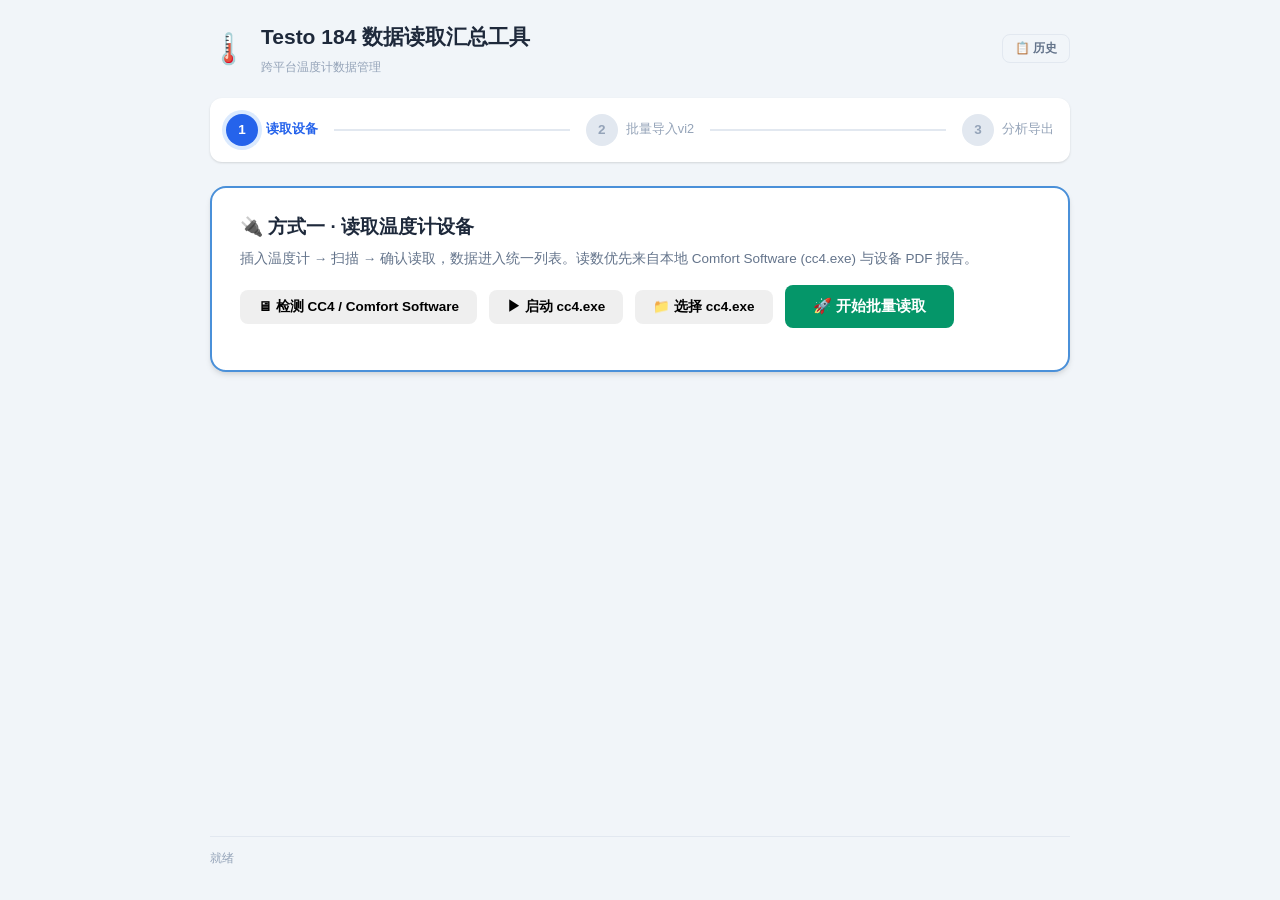
==== commit 179de28f: "v3.2.3: 增强cc4.exe查找(注册表AppPaths+开始菜单快捷方式+已装软件目录)+手动选择cc4并记住路径" ====
--- a/templates/index.html
+++ b/templates/index.html
@@ -55,6 +55,8 @@
                         <div class="batch-actions" style="display:flex;align-items:center;gap:12px;flex-wrap:wrap">
                             <button class="btn" id="btn-batch-detect-cc4">🖥 检测 CC4 / Comfort Software</button>
                             <button class="btn" id="btn-batch-launch-cc4">▶ 启动 cc4.exe</button>
+                            <button class="btn" id="btn-batch-choose-cc4">📁 选择 cc4.exe</button>
+                            <input type="file" id="cc4-file-input" accept=".exe" style="display:none">
                             <button class="btn btn-success btn-lg" id="btn-batch-start">🚀 开始批量读取</button>
                         </div>
                         <div id="batch-cc4-info" class="muted" style="margin-top:10px;font-size:13px;color:#666"></div>
@@ -74,6 +76,12 @@
                             </div>
                         </div>
                         <div id="batch-list" style="margin-top:14px"></div>
+                        <div id="read-next-bar" class="next-bar" style="margin-top:18px;display:none">
+                            <div class="next-bar-inner">
+                                <span class="next-ok">✔ 已形成 <b id="read-point-count">0</b> 个测点数据</span>
+                                <button class="btn btn-success btn-lg" id="btn-read-next">▶ 进入下一环节：分析导出</button>
+                            </div>
+                        </div>
                     </div>
                 </div>
             </section>
@@ -99,6 +107,12 @@
                             </div>
                         </div>
                         <div id="vi2-msg" style="margin-top:10px;font-size:13px;color:#666"></div>
+                        <div id="vi2-next-bar" class="next-bar" style="margin-top:18px;display:none">
+                            <div class="next-bar-inner">
+                                <span class="next-ok">✔ 已形成 <b id="vi2-point-count">0</b> 个测点数据</span>
+                                <button class="btn btn-success btn-lg" id="btn-vi2-next">▶ 进入下一环节：分析导出</button>
+                            </div>
+                        </div>
                     </div>
                 </div>
             </section>
--- a/static/css/style.css
+++ b/static/css/style.css
@@ -119,6 +119,12 @@
 .card-body { padding: 0 28px 28px; }
 .card-actions { margin-top: 24px; display: flex; gap: 12px; justify-content: center; }
 
+/* ─── v3.2.0 下一环节引导条 next-bar ─────────────────────────────────────── */
+.next-bar { border-top: 1px dashed #d0d7e2; padding-top: 16px; }
+.next-bar-inner { display: flex; align-items: center; gap: 16px; justify-content: space-between; flex-wrap: wrap;
+    background: #eefaf0; border: 1px solid #b8e6c4; border-radius: 10px; padding: 12px 18px; }
+.next-ok { font-size: 0.95rem; color: #1e7e34; }
+
 /* ─── Form ───────────────────────────────────────────────────────────────── */
 .form-row { margin-bottom: 20px; }
 .form-row label { display: block; font-weight: 600; margin-bottom: 6px; font-size: 0.9rem; }
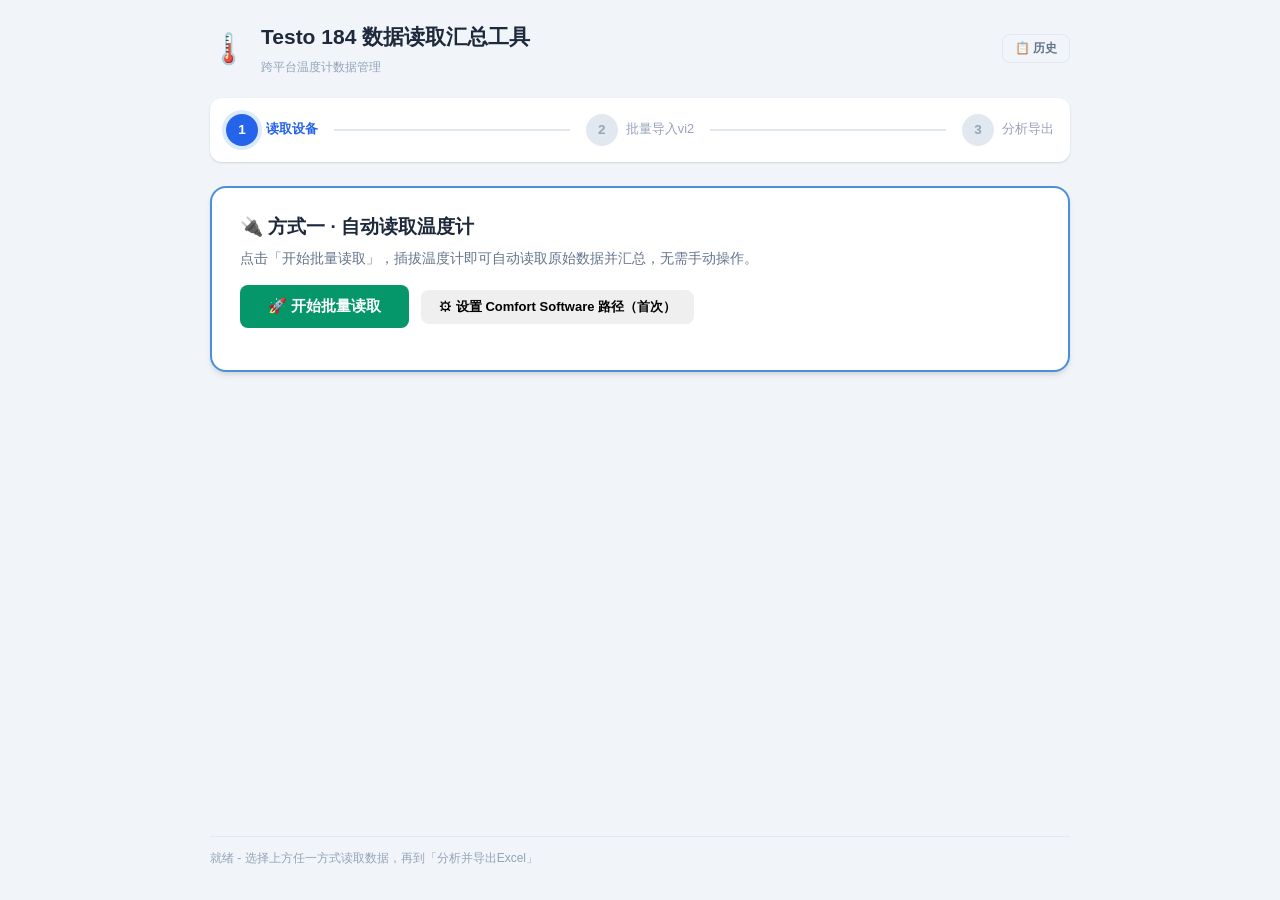
==== commit a5238866: "v3.3.1: 单exe一键全自动——采集脚本打进主exe(进程内后台线程驱动ComSoft)，不再是双exe; - build.yml改为单exe打包(主程序内置collector驱动, zip仅1" ====
--- a/templates/index.html
+++ b/templates/index.html
@@ -44,34 +44,29 @@
         <!-- 主内容区 -->
         <main class="main-content">
 
-            <!-- ===== 方式一：读取温度计设备 ===== -->
+            <!-- ===== 方式一：自动读取温度计设备（一键采集） ===== -->
             <section class="step-panel active" id="panel-read">
                 <div class="card" style="border:2px solid #4a90d9">
                     <div class="card-header">
-                        <h2>🔌 方式一 · 读取温度计设备</h2>
-                        <p class="card-desc">插入温度计 → 扫描 → 确认读取，数据进入统一列表。读数优先来自本地 Comfort Software (cc4.exe) 与设备 PDF 报告。</p>
+                        <h2>🔌 方式一 · 自动读取温度计</h2>
+                        <p class="card-desc">点击「开始批量读取」，插拔温度计即可自动读取原始数据并汇总，无需手动操作。</p>
                     </div>
                     <div class="card-body">
                         <div class="batch-actions" style="display:flex;align-items:center;gap:12px;flex-wrap:wrap">
-                            <button class="btn" id="btn-batch-detect-cc4">🖥 检测 CC4 / Comfort Software</button>
-                            <button class="btn" id="btn-batch-launch-cc4">▶ 启动 cc4.exe</button>
-                            <button class="btn" id="btn-batch-choose-cc4">📁 选择 cc4.exe</button>
+                            <button class="btn btn-success btn-lg" id="btn-batch-start">🚀 开始批量读取</button>
+                            <button class="btn" id="btn-cc4-setup" style="font-size:13px">⚙ 设置 Comfort Software 路径（首次）</button>
                             <input type="file" id="cc4-file-input" accept=".exe" style="display:none">
-                            <button class="btn btn-success btn-lg" id="btn-batch-start">🚀 开始批量读取</button>
                         </div>
-                        <div id="batch-cc4-info" class="muted" style="margin-top:10px;font-size:13px;color:#666"></div>
+                        <div id="batch-cc4-info" class="muted" style="margin-top:8px;font-size:13px;color:#666"></div>
 
                         <div id="batch-wizard" style="margin-top:16px;display:none">
-                            <div style="padding:12px 14px;background:#fff8e6;border:1px dashed #d9a34b;border-radius:8px;line-height:1.7" id="batch-step-hint">
-                                ① 点击「🚀 开始批量读取」后，<b>插入第 1 台温度计</b>
+                            <div style="padding:12px 14px;background:#fff8e6;border:1px dashed #d9a34b;border-radius:8px;line-height:1.8" id="batch-step-hint">
+                                ① 点击「🚀 开始批量读取」后，请<b>依次插拔每台温度计</b>，工具会自动读取
                             </div>
-                            <div style="margin-top:12px;display:flex;gap:12px;flex-wrap:wrap;align-items:center">
-                                <button class="btn btn-primary" id="btn-batch-detect">🔍 检测当前设备</button>
-                                <button class="btn btn-success" id="btn-batch-save" style="display:none">💾 保存这台设备</button>
-                            </div>
-                            <div id="batch-current" style="margin-top:12px"></div>
+                            <div id="batch-collector-state" style="margin-top:10px;padding:10px 12px;background:#f0f8f1;border-radius:8px;display:none"></div>
+                            <div id="batch-current" style="margin-top:10px"></div>
                             <div id="batch-done-actions" style="margin-top:14px;display:flex;gap:12px;flex-wrap:wrap">
-                                <button class="btn" id="btn-batch-next" style="display:none">✔ 已保存，准备下一台</button>
+                                <button class="btn btn-primary" id="btn-batch-detect">🔍 重新检测设备</button>
                                 <button class="btn btn-ghost" id="btn-batch-clear" style="display:none">↺ 重新开始</button>
                             </div>
                         </div>
@@ -122,7 +117,7 @@
                 <div class="card" style="border:2px solid #27ae60">
                     <div class="card-header">
                         <h2>📊 分析并导出 Excel</h2>
-                        <p class="card-desc">以下为两种读取方式已收集的全部设备数据。确认无误后，一键导出汇总 Excel（多工作表：汇总页 + 每台设备明细）。</p>
+                        <p class="card-desc">以下为两种读取方式已收集的全部设备数据。确认无误后，一键导出：每个测点一个「测点N+日期」表格，外加一个按时间对齐的「汇总-演示-日期」汇总表，打包成 zip 下载。</p>
                     </div>
                     <div class="card-body">
                         <div class="export-info">
